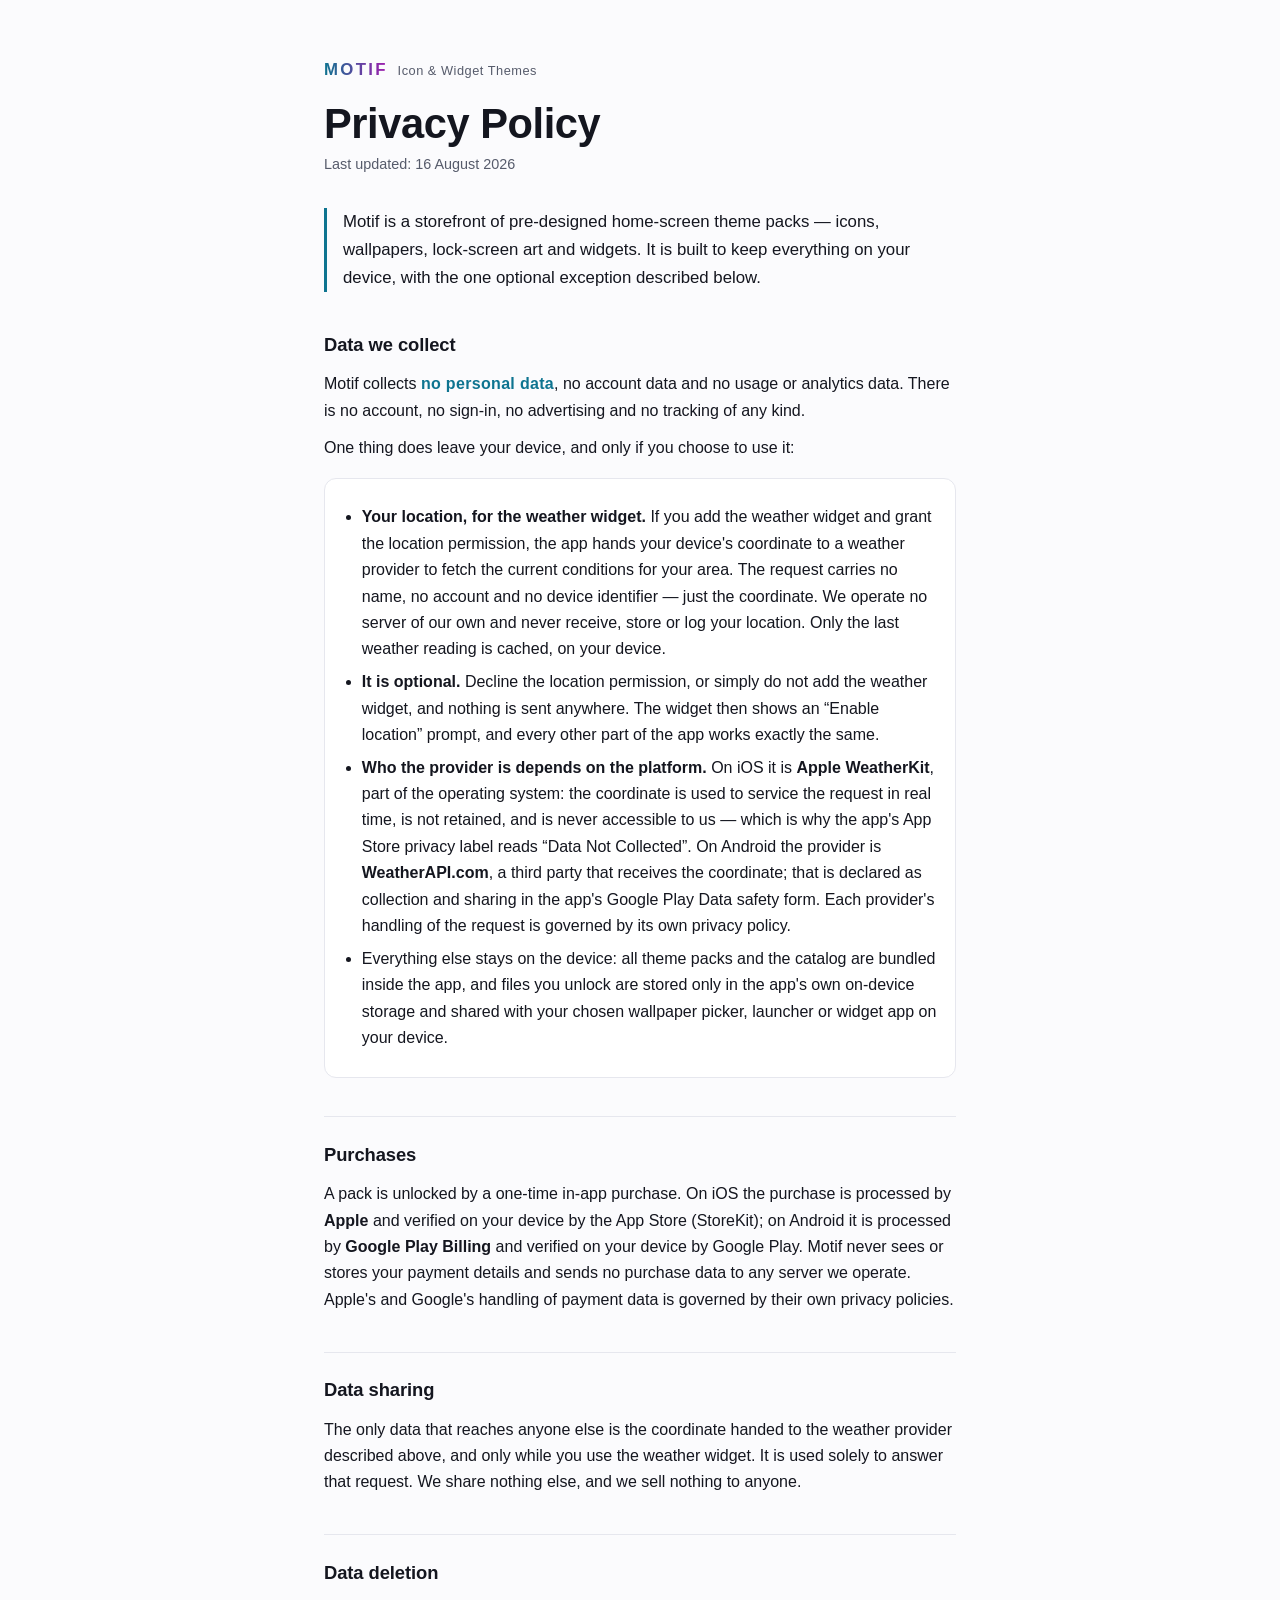
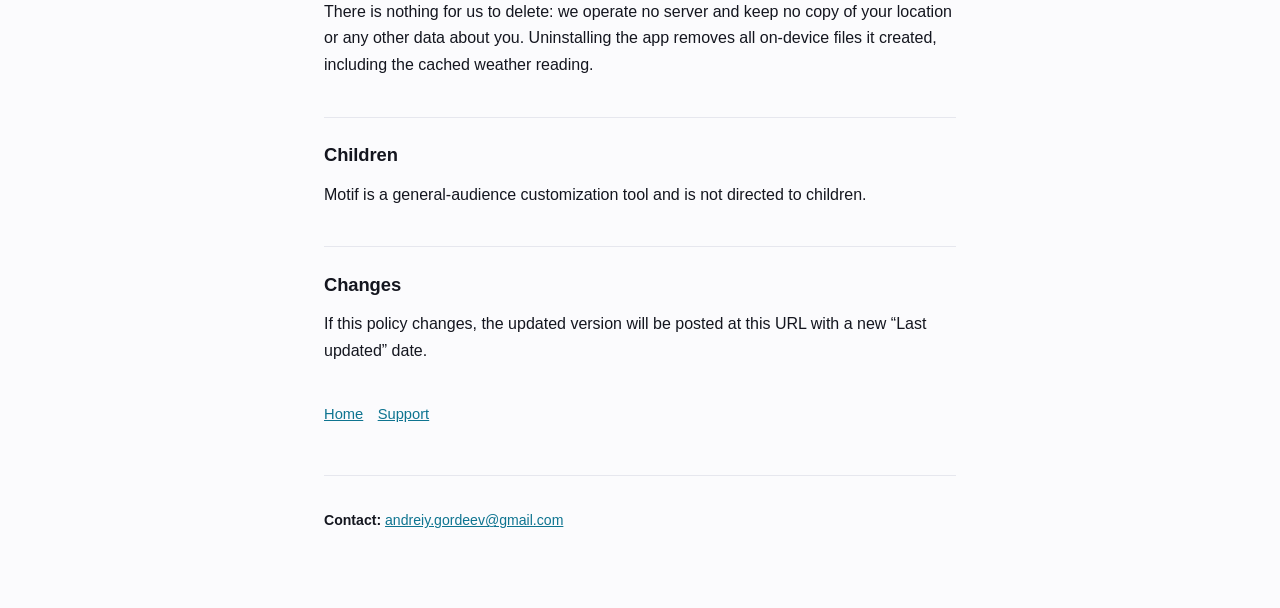
==== privacy/index.html @ cd954186 "Motif site: marketing page, privacy policy, support The three URLs the App Store listing points at. " ====
<!doctype html>
<html lang="en">
<head>
<meta charset="utf-8">
<meta name="viewport" content="width=device-width, initial-scale=1">
<title>Motif — Privacy Policy</title>
<meta name="description" content="Motif collects no personal data. No account, no ads, no analytics, no tracking.">
<link rel="stylesheet" href="../assets/style.css">
</head>
<body>
<div class="wrap">
  <header>
    <a class="brand" href="../">Motif</a>
    <span class="kind">Icon &amp; Widget Themes</span>
  </header>

  <h1>Privacy Policy</h1>
  <p class="updated">Last updated: 16 August 2026</p>

  <p class="lede">
    Motif is a storefront of pre-designed home-screen theme packs — icons,
    wallpapers, lock-screen art and widgets. It is built to keep everything on
    your device, with the one optional exception described below.
  </p>

  <h2>Data we collect</h2>
  <p>
    Motif collects <span class="none">no personal data</span>, no account data and no
    usage or analytics data. There is no account, no sign-in, no advertising and no
    tracking of any kind.
  </p>
  <p>One thing does leave your device, and only if you choose to use it:</p>
  <div class="card">
    <ul>
      <li><strong>Your location, for the weather widget.</strong> If you add the weather widget and grant the location permission, the app hands your device's coordinate to a weather provider to fetch the current conditions for your area. The request carries no name, no account and no device identifier — just the coordinate. We operate no server of our own and never receive, store or log your location. Only the last weather reading is cached, on your device.</li>
      <li><strong>It is optional.</strong> Decline the location permission, or simply do not add the weather widget, and nothing is sent anywhere. The widget then shows an “Enable location” prompt, and every other part of the app works exactly the same.</li>
      <li><strong>Who the provider is depends on the platform.</strong> On iOS it is <strong>Apple WeatherKit</strong>, part of the operating system: the coordinate is used to service the request in real time, is not retained, and is never accessible to us — which is why the app's App Store privacy label reads “Data Not Collected”. On Android the provider is <strong>WeatherAPI.com</strong>, a third party that receives the coordinate; that is declared as collection and sharing in the app's Google Play Data safety form. Each provider's handling of the request is governed by its own privacy policy.</li>
      <li>Everything else stays on the device: all theme packs and the catalog are bundled inside the app, and files you unlock are stored only in the app's own on-device storage and shared with your chosen wallpaper picker, launcher or widget app on your device.</li>
    </ul>
  </div>

  <h2>Purchases</h2>
  <p>
    A pack is unlocked by a one-time in-app purchase. On iOS the purchase is
    processed by <strong>Apple</strong> and verified on your device by the App
    Store (StoreKit); on Android it is processed by <strong>Google Play
    Billing</strong> and verified on your device by Google Play. Motif never sees
    or stores your payment details and sends no purchase data to any server we
    operate. Apple's and Google's handling of payment data is governed by their
    own privacy policies.
  </p>

  <h2>Data sharing</h2>
  <p>
    The only data that reaches anyone else is the coordinate handed to the weather
    provider described above, and only while you use the weather widget. It is used
    solely to answer that request. We share nothing else, and we sell nothing to
    anyone.
  </p>

  <h2>Data deletion</h2>
  <p>
    There is nothing for us to delete: we operate no server and keep no copy of your
    location or any other data about you. Uninstalling the app removes all on-device
    files it created, including the cached weather reading.
  </p>

  <h2>Children</h2>
  <p>Motif is a general-audience customization tool and is not directed to children.</p>

  <h2>Changes</h2>
  <p>
    If this policy changes, the updated version will be posted at this URL with a new
    “Last updated” date.
  </p>

  <nav class="pages">
    <a href="../">Home</a>
    <a href="../support/">Support</a>
  </nav>

  <footer>
    <p><strong>Contact:</strong> <a href="mailto:andreiy.gordeev@gmail.com">andreiy.gordeev@gmail.com</a></p>
  </footer>
</div>
</body>
</html>
---- assets/style.css ----
/* Motif site — one stylesheet for the three pages the App Store listing points at
   (marketing / privacy / support). Lifted from docs/store/privacy-policy.html so the
   hosted pages and the tracked policy read as one thing. */
:root {
  --bg: #fbfbfd;
  --panel: #ffffff;
  --ink: #14161f;
  --muted: #565b6b;
  --line: #e6e7ee;
  --accent: #0e7490;
  --accent-2: #a21caf;
  --maxw: 42rem;
}
@media (prefers-color-scheme: dark) {
  :root {
    --bg: #0a0e18;
    --panel: #10151f;
    --ink: #e9ebf2;
    --muted: #9aa1b4;
    --line: #1f2634;
    --accent: #22d3ee;
    --accent-2: #e879f9;
  }
}
:root[data-theme="light"] {
  --bg: #fbfbfd; --panel: #ffffff; --ink: #14161f; --muted: #565b6b;
  --line: #e6e7ee; --accent: #0e7490; --accent-2: #a21caf;
}
:root[data-theme="dark"] {
  --bg: #0a0e18; --panel: #10151f; --ink: #e9ebf2; --muted: #9aa1b4;
  --line: #1f2634; --accent: #22d3ee; --accent-2: #e879f9;
}

* { box-sizing: border-box; }
body {
  margin: 0;
  background: var(--bg);
  color: var(--ink);
  font: 16px/1.65 -apple-system, BlinkMacSystemFont, "Segoe UI", Roboto, Helvetica, Arial, sans-serif;
  -webkit-font-smoothing: antialiased;
}
.wrap { max-width: var(--maxw); margin: 0 auto; padding: 3.5rem 1.25rem 4rem; }

header { display: flex; align-items: baseline; gap: .6rem; margin-bottom: .25rem; }
.brand {
  font-size: 1.05rem; font-weight: 700; letter-spacing: .14em; text-transform: uppercase;
  background: linear-gradient(90deg, var(--accent), var(--accent-2));
  -webkit-background-clip: text; background-clip: text; color: transparent;
  text-decoration: none;
}
.kind { font-size: .8rem; color: var(--muted); letter-spacing: .04em; }

h1 {
  font-size: clamp(1.9rem, 4.5vw, 2.6rem);
  line-height: 1.1; text-wrap: balance;
  margin: 1.1rem 0 .35rem; letter-spacing: -.01em;
}
.updated { color: var(--muted); font-size: .9rem; margin: 0 0 2rem; }

.lede {
  font-size: 1.05rem; color: var(--ink);
  border-left: 3px solid var(--accent); padding-left: 1rem; margin: 0 0 2.4rem;
}

h2 {
  font-size: 1.15rem; margin: 2.4rem 0 .6rem; letter-spacing: -.005em;
  padding-top: 1.4rem; border-top: 1px solid var(--line);
}
h2:first-of-type { border-top: 0; padding-top: 0; }
h3 { font-size: 1rem; margin: 1.6rem 0 .3rem; }
p { margin: .7rem 0; }
strong { color: var(--ink); }
a { color: var(--accent); }

.none {
  display: inline-block; font-weight: 700; color: var(--accent);
  letter-spacing: .02em;
}
.card {
  background: var(--panel); border: 1px solid var(--line);
  border-radius: 12px; padding: 1rem 1.15rem; margin: 1rem 0;
}
ul { margin: .6rem 0; padding-left: 1.15rem; }
li { margin: .4rem 0; }

nav.pages { margin: 2.4rem 0 0; display: flex; flex-wrap: wrap; gap: .9rem; }
nav.pages a { font-size: .92rem; }

footer {
  margin-top: 3rem; padding-top: 1.4rem; border-top: 1px solid var(--line);
  color: var(--muted); font-size: .88rem;
}
footer a { color: var(--accent); word-break: break-all; }
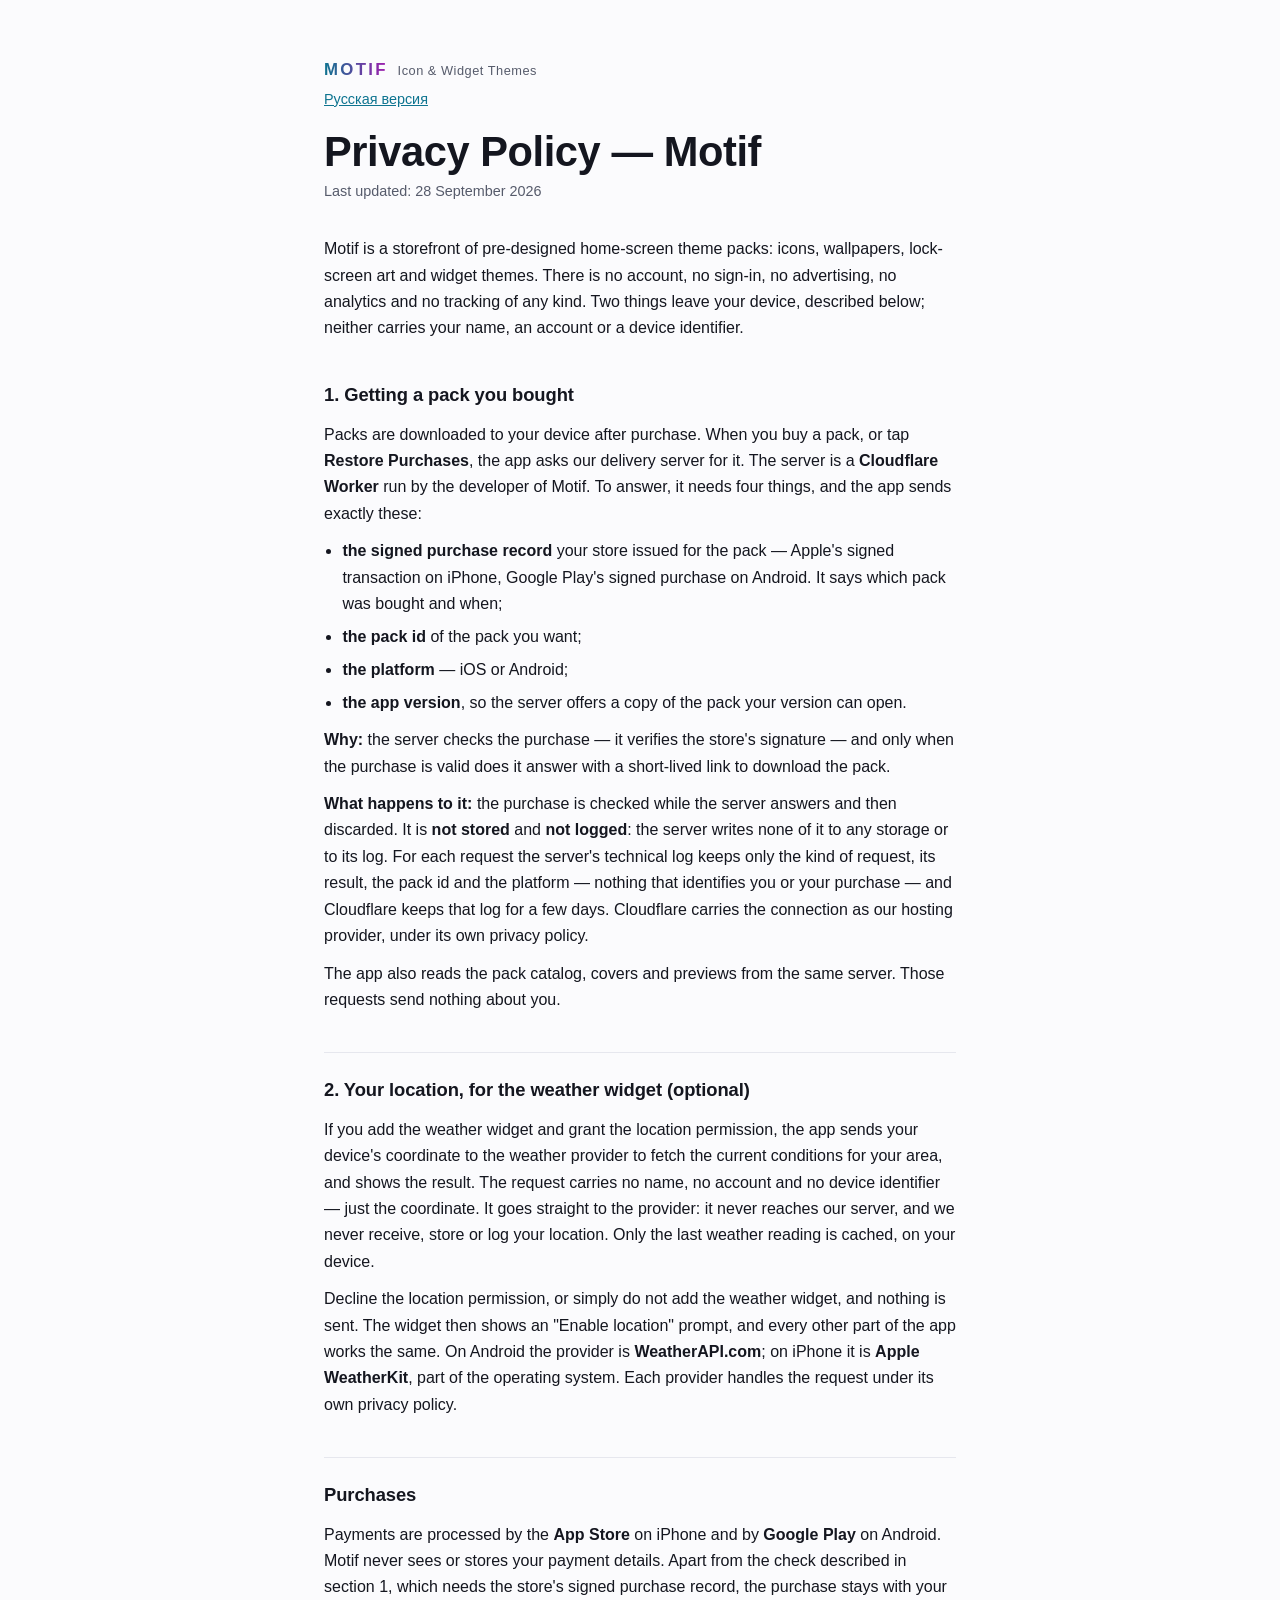
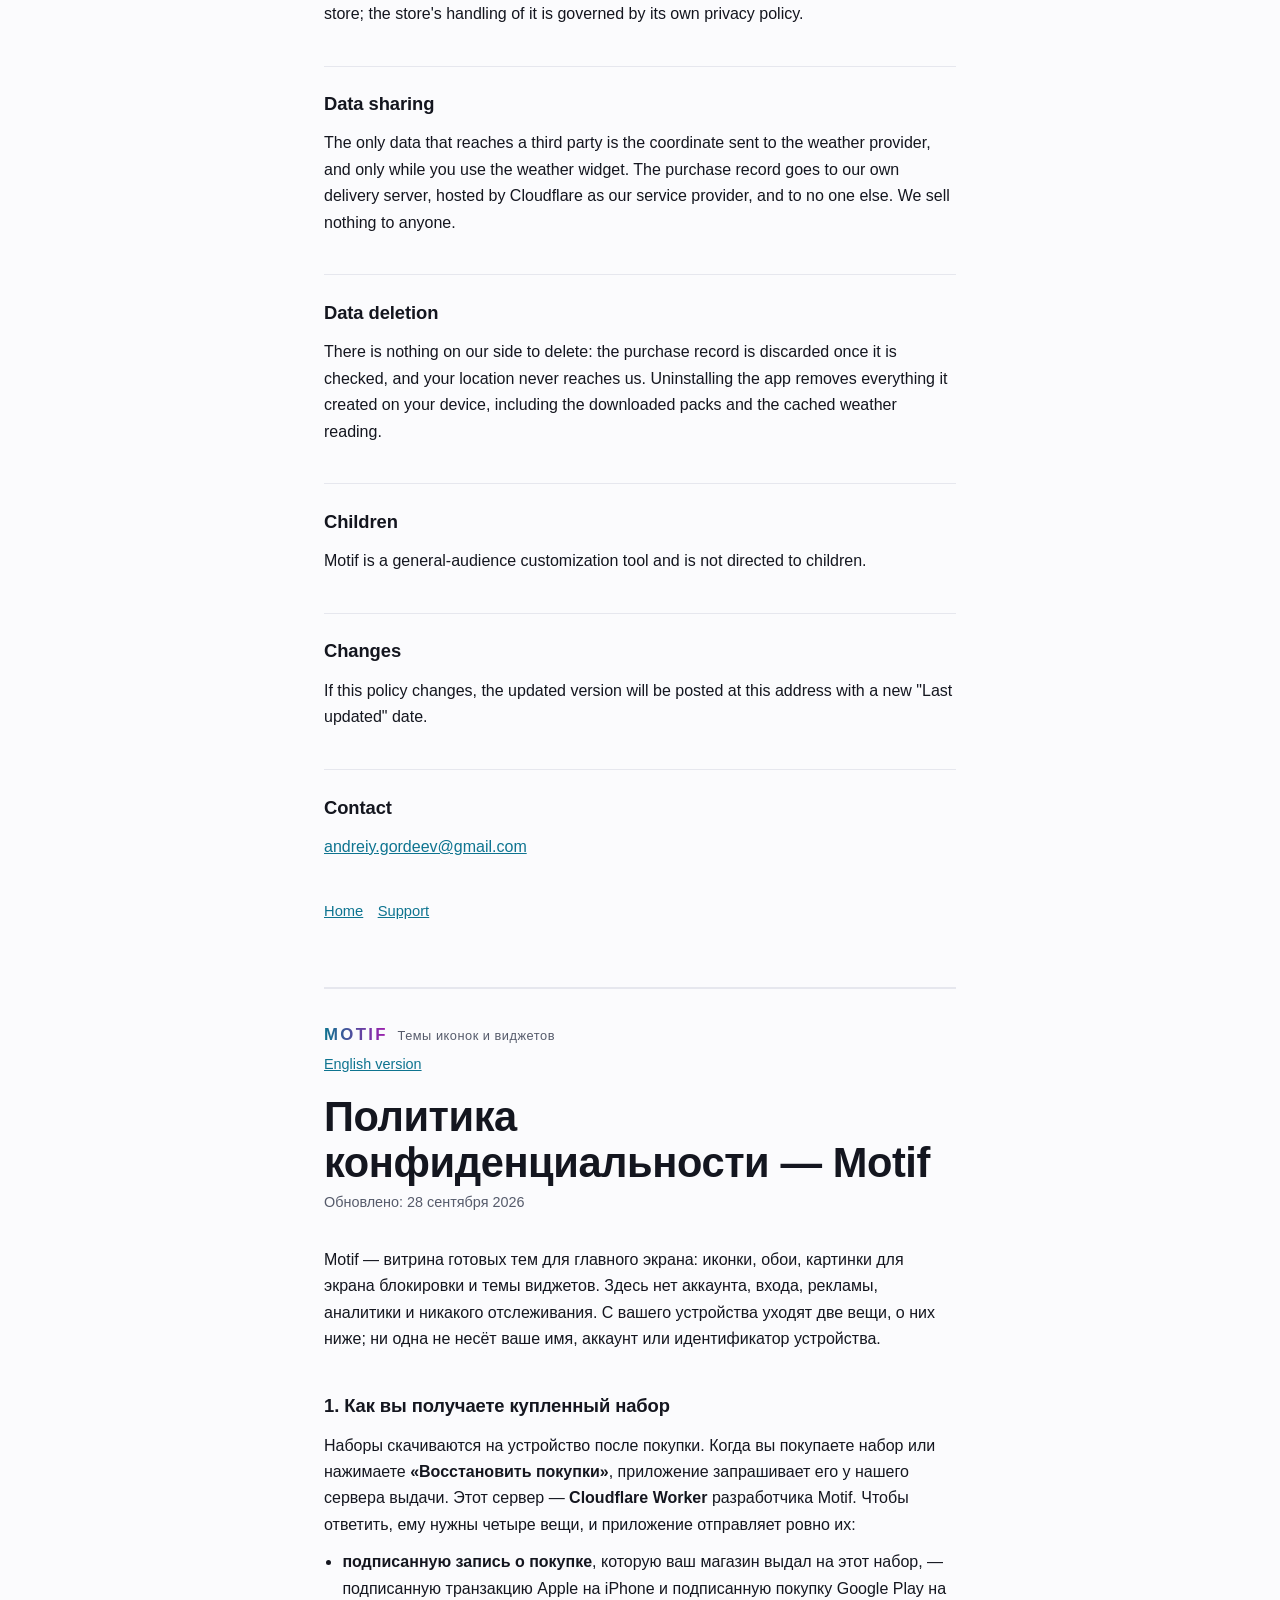
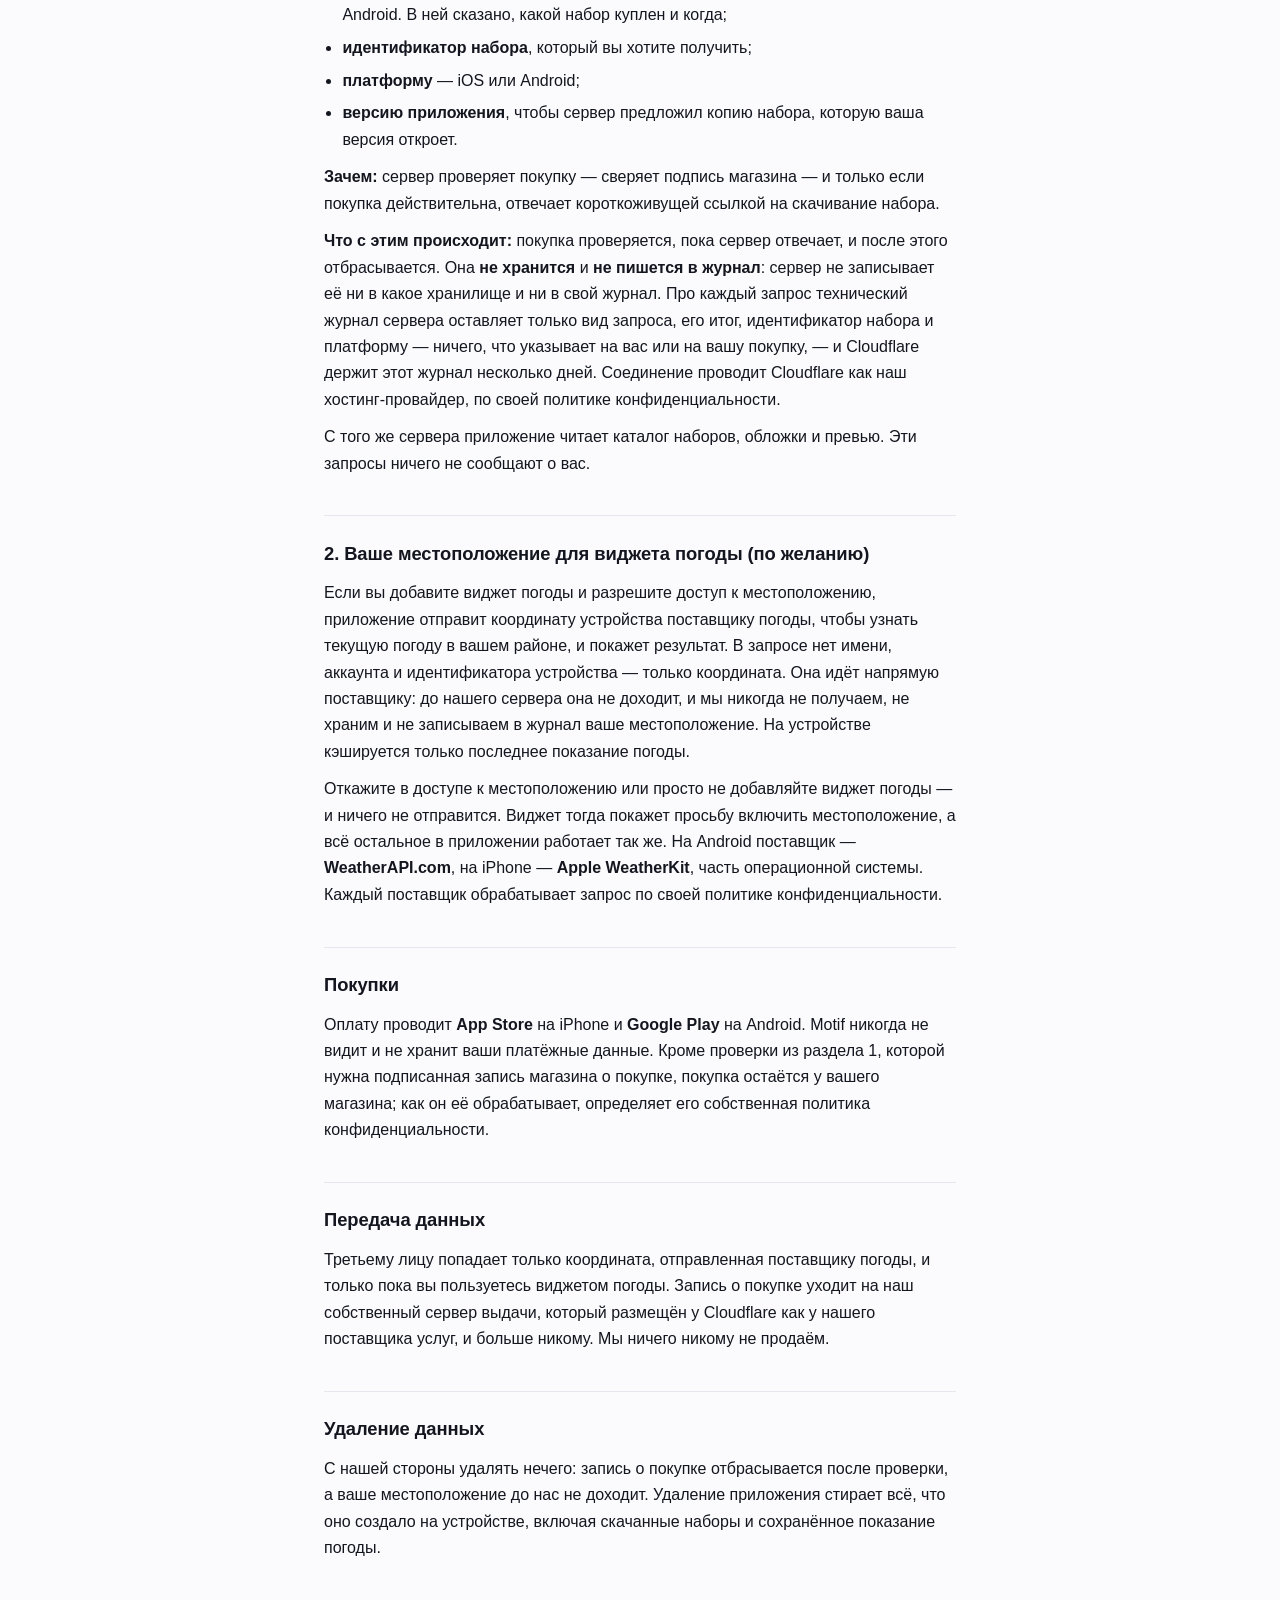
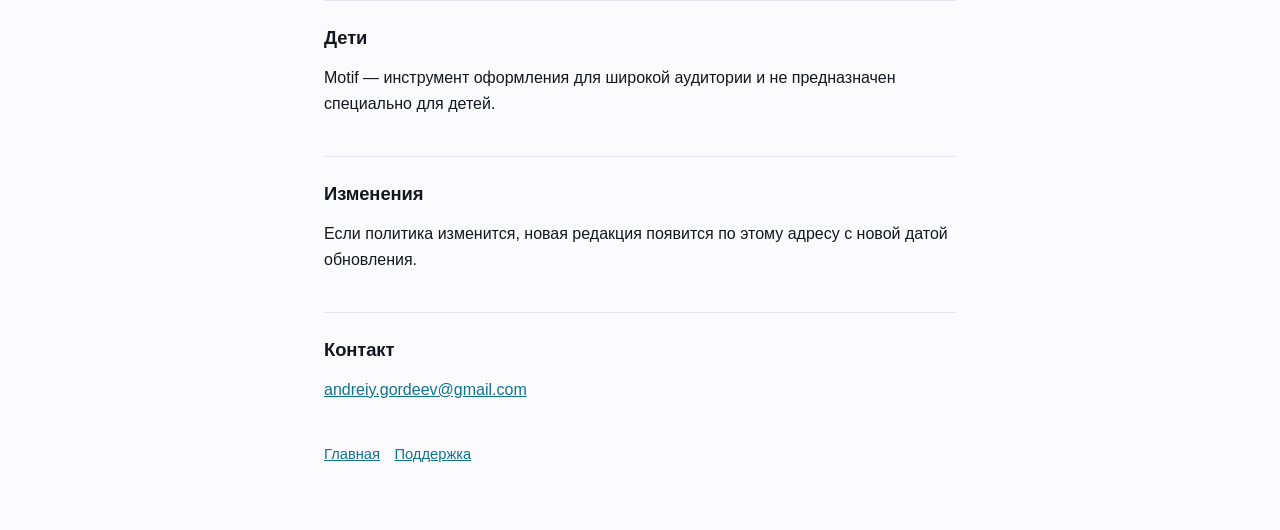
==== commit ebbb9169: "Privacy policy: packs are downloaded after purchase from the developer's delivery server Generated f" ====
--- a/privacy/index.html
+++ b/privacy/index.html
@@ -3,85 +3,92 @@
 <head>
 <meta charset="utf-8">
 <meta name="viewport" content="width=device-width, initial-scale=1">
-<title>Motif — Privacy Policy</title>
-<meta name="description" content="Motif collects no personal data. No account, no ads, no analytics, no tracking.">
+<title>Privacy Policy — Motif</title>
+<!-- Generated from docs/store/privacy-policy.md by python -m mobpipe.distribution.store_compliance.policy_html - do not edit by hand. -->
 <link rel="stylesheet" href="../assets/style.css">
 </head>
 <body>
 <div class="wrap">
+<section lang="en" id="en">
   <header>
     <a class="brand" href="../">Motif</a>
     <span class="kind">Icon &amp; Widget Themes</span>
   </header>
-
-  <h1>Privacy Policy</h1>
-  <p class="updated">Last updated: 16 August 2026</p>
-
-  <p class="lede">
-    Motif is a storefront of pre-designed home-screen theme packs — icons,
-    wallpapers, lock-screen art and widgets. It is built to keep everything on
-    your device, with the one optional exception described below.
-  </p>
-
-  <h2>Data we collect</h2>
-  <p>
-    Motif collects <span class="none">no personal data</span>, no account data and no
-    usage or analytics data. There is no account, no sign-in, no advertising and no
-    tracking of any kind.
-  </p>
-  <p>One thing does leave your device, and only if you choose to use it:</p>
-  <div class="card">
-    <ul>
-      <li><strong>Your location, for the weather widget.</strong> If you add the weather widget and grant the location permission, the app hands your device's coordinate to a weather provider to fetch the current conditions for your area. The request carries no name, no account and no device identifier — just the coordinate. We operate no server of our own and never receive, store or log your location. Only the last weather reading is cached, on your device.</li>
-      <li><strong>It is optional.</strong> Decline the location permission, or simply do not add the weather widget, and nothing is sent anywhere. The widget then shows an “Enable location” prompt, and every other part of the app works exactly the same.</li>
-      <li><strong>Who the provider is depends on the platform.</strong> On iOS it is <strong>Apple WeatherKit</strong>, part of the operating system: the coordinate is used to service the request in real time, is not retained, and is never accessible to us — which is why the app's App Store privacy label reads “Data Not Collected”. On Android the provider is <strong>WeatherAPI.com</strong>, a third party that receives the coordinate; that is declared as collection and sharing in the app's Google Play Data safety form. Each provider's handling of the request is governed by its own privacy policy.</li>
-      <li>Everything else stays on the device: all theme packs and the catalog are bundled inside the app, and files you unlock are stored only in the app's own on-device storage and shared with your chosen wallpaper picker, launcher or widget app on your device.</li>
-    </ul>
-  </div>
-
+  <nav class="langs"><a href="#ru">Русская версия</a></nav>
+  <h1>Privacy Policy — Motif</h1>
+  <p class="updated">Last updated: 28 September 2026</p>
+  <p>Motif is a storefront of pre-designed home-screen theme packs: icons, wallpapers, lock-screen art and widget themes. There is no account, no sign-in, no advertising, no analytics and no tracking of any kind. Two things leave your device, described below; neither carries your name, an account or a device identifier.</p>
+  <h2>1. Getting a pack you bought</h2>
+  <p>Packs are downloaded to your device after purchase. When you buy a pack, or tap <strong>Restore Purchases</strong>, the app asks our delivery server for it. The server is a <strong>Cloudflare Worker</strong> run by the developer of Motif. To answer, it needs four things, and the app sends exactly these:</p>
+  <ul>
+    <li><strong>the signed purchase record</strong> your store issued for the pack — Apple's signed transaction on iPhone, Google Play's signed purchase on Android. It says which pack was bought and when;</li>
+    <li><strong>the pack id</strong> of the pack you want;</li>
+    <li><strong>the platform</strong> — iOS or Android;</li>
+    <li><strong>the app version</strong>, so the server offers a copy of the pack your version can open.</li>
+  </ul>
+  <p><strong>Why:</strong> the server checks the purchase — it verifies the store's signature — and only when the purchase is valid does it answer with a short-lived link to download the pack.</p>
+  <p><strong>What happens to it:</strong> the purchase is checked while the server answers and then discarded. It is <strong>not stored</strong> and <strong>not logged</strong>: the server writes none of it to any storage or to its log. For each request the server's technical log keeps only the kind of request, its result, the pack id and the platform — nothing that identifies you or your purchase — and Cloudflare keeps that log for a few days. Cloudflare carries the connection as our hosting provider, under its own privacy policy.</p>
+  <p>The app also reads the pack catalog, covers and previews from the same server. Those requests send nothing about you.</p>
+  <h2>2. Your location, for the weather widget (optional)</h2>
+  <p>If you add the weather widget and grant the location permission, the app sends your device's coordinate to the weather provider to fetch the current conditions for your area, and shows the result. The request carries no name, no account and no device identifier — just the coordinate. It goes straight to the provider: it never reaches our server, and we never receive, store or log your location. Only the last weather reading is cached, on your device.</p>
+  <p>Decline the location permission, or simply do not add the weather widget, and nothing is sent. The widget then shows an "Enable location" prompt, and every other part of the app works the same. On Android the provider is <strong>WeatherAPI.com</strong>; on iPhone it is <strong>Apple WeatherKit</strong>, part of the operating system. Each provider handles the request under its own privacy policy.</p>
   <h2>Purchases</h2>
-  <p>
-    A pack is unlocked by a one-time in-app purchase. On iOS the purchase is
-    processed by <strong>Apple</strong> and verified on your device by the App
-    Store (StoreKit); on Android it is processed by <strong>Google Play
-    Billing</strong> and verified on your device by Google Play. Motif never sees
-    or stores your payment details and sends no purchase data to any server we
-    operate. Apple's and Google's handling of payment data is governed by their
-    own privacy policies.
-  </p>
-
+  <p>Payments are processed by the <strong>App Store</strong> on iPhone and by <strong>Google Play</strong> on Android. Motif never sees or stores your payment details. Apart from the check described in section 1, which needs the store's signed purchase record, the purchase stays with your store; the store's handling of it is governed by its own privacy policy.</p>
   <h2>Data sharing</h2>
-  <p>
-    The only data that reaches anyone else is the coordinate handed to the weather
-    provider described above, and only while you use the weather widget. It is used
-    solely to answer that request. We share nothing else, and we sell nothing to
-    anyone.
-  </p>
-
+  <p>The only data that reaches a third party is the coordinate sent to the weather provider, and only while you use the weather widget. The purchase record goes to our own delivery server, hosted by Cloudflare as our service provider, and to no one else. We sell nothing to anyone.</p>
   <h2>Data deletion</h2>
-  <p>
-    There is nothing for us to delete: we operate no server and keep no copy of your
-    location or any other data about you. Uninstalling the app removes all on-device
-    files it created, including the cached weather reading.
-  </p>
-
+  <p>There is nothing on our side to delete: the purchase record is discarded once it is checked, and your location never reaches us. Uninstalling the app removes everything it created on your device, including the downloaded packs and the cached weather reading.</p>
   <h2>Children</h2>
   <p>Motif is a general-audience customization tool and is not directed to children.</p>
-
   <h2>Changes</h2>
-  <p>
-    If this policy changes, the updated version will be posted at this URL with a new
-    “Last updated” date.
-  </p>
-
+  <p>If this policy changes, the updated version will be posted at this address with a new "Last updated" date.</p>
+  <h2>Contact</h2>
+  <p><a href="mailto:andreiy.gordeev@gmail.com">andreiy.gordeev@gmail.com</a></p>
   <nav class="pages">
     <a href="../">Home</a>
     <a href="../support/">Support</a>
   </nav>
-
-  <footer>
-    <p><strong>Contact:</strong> <a href="mailto:andreiy.gordeev@gmail.com">andreiy.gordeev@gmail.com</a></p>
-  </footer>
+</section>
+<section lang="ru" id="ru">
+  <header>
+    <a class="brand" href="../">Motif</a>
+    <span class="kind">Темы иконок и виджетов</span>
+  </header>
+  <nav class="langs"><a href="#en">English version</a></nav>
+  <h1>Политика конфиденциальности — Motif</h1>
+  <p class="updated">Обновлено: 28 сентября 2026</p>
+  <p>Motif — витрина готовых тем для главного экрана: иконки, обои, картинки для экрана блокировки и темы виджетов. Здесь нет аккаунта, входа, рекламы, аналитики и никакого отслеживания. С вашего устройства уходят две вещи, о них ниже; ни одна не несёт ваше имя, аккаунт или идентификатор устройства.</p>
+  <h2>1. Как вы получаете купленный набор</h2>
+  <p>Наборы скачиваются на устройство после покупки. Когда вы покупаете набор или нажимаете <strong>«Восстановить покупки»</strong>, приложение запрашивает его у нашего сервера выдачи. Этот сервер — <strong>Cloudflare Worker</strong> разработчика Motif. Чтобы ответить, ему нужны четыре вещи, и приложение отправляет ровно их:</p>
+  <ul>
+    <li><strong>подписанную запись о покупке</strong>, которую ваш магазин выдал на этот набор, — подписанную транзакцию Apple на iPhone и подписанную покупку Google Play на Android. В ней сказано, какой набор куплен и когда;</li>
+    <li><strong>идентификатор набора</strong>, который вы хотите получить;</li>
+    <li><strong>платформу</strong> — iOS или Android;</li>
+    <li><strong>версию приложения</strong>, чтобы сервер предложил копию набора, которую ваша версия откроет.</li>
+  </ul>
+  <p><strong>Зачем:</strong> сервер проверяет покупку — сверяет подпись магазина — и только если покупка действительна, отвечает короткоживущей ссылкой на скачивание набора.</p>
+  <p><strong>Что с этим происходит:</strong> покупка проверяется, пока сервер отвечает, и после этого отбрасывается. Она <strong>не хранится</strong> и <strong>не пишется в журнал</strong>: сервер не записывает её ни в какое хранилище и ни в свой журнал. Про каждый запрос технический журнал сервера оставляет только вид запроса, его итог, идентификатор набора и платформу — ничего, что указывает на вас или на вашу покупку, — и Cloudflare держит этот журнал несколько дней. Соединение проводит Cloudflare как наш хостинг-провайдер, по своей политике конфиденциальности.</p>
+  <p>С того же сервера приложение читает каталог наборов, обложки и превью. Эти запросы ничего не сообщают о вас.</p>
+  <h2>2. Ваше местоположение для виджета погоды (по желанию)</h2>
+  <p>Если вы добавите виджет погоды и разрешите доступ к местоположению, приложение отправит координату устройства поставщику погоды, чтобы узнать текущую погоду в вашем районе, и покажет результат. В запросе нет имени, аккаунта и идентификатора устройства — только координата. Она идёт напрямую поставщику: до нашего сервера она не доходит, и мы никогда не получаем, не храним и не записываем в журнал ваше местоположение. На устройстве кэшируется только последнее показание погоды.</p>
+  <p>Откажите в доступе к местоположению или просто не добавляйте виджет погоды — и ничего не отправится. Виджет тогда покажет просьбу включить местоположение, а всё остальное в приложении работает так же. На Android поставщик — <strong>WeatherAPI.com</strong>, на iPhone — <strong>Apple WeatherKit</strong>, часть операционной системы. Каждый поставщик обрабатывает запрос по своей политике конфиденциальности.</p>
+  <h2>Покупки</h2>
+  <p>Оплату проводит <strong>App Store</strong> на iPhone и <strong>Google Play</strong> на Android. Motif никогда не видит и не хранит ваши платёжные данные. Кроме проверки из раздела 1, которой нужна подписанная запись магазина о покупке, покупка остаётся у вашего магазина; как он её обрабатывает, определяет его собственная политика конфиденциальности.</p>
+  <h2>Передача данных</h2>
+  <p>Третьему лицу попадает только координата, отправленная поставщику погоды, и только пока вы пользуетесь виджетом погоды. Запись о покупке уходит на наш собственный сервер выдачи, который размещён у Cloudflare как у нашего поставщика услуг, и больше никому. Мы ничего никому не продаём.</p>
+  <h2>Удаление данных</h2>
+  <p>С нашей стороны удалять нечего: запись о покупке отбрасывается после проверки, а ваше местоположение до нас не доходит. Удаление приложения стирает всё, что оно создало на устройстве, включая скачанные наборы и сохранённое показание погоды.</p>
+  <h2>Дети</h2>
+  <p>Motif — инструмент оформления для широкой аудитории и не предназначен специально для детей.</p>
+  <h2>Изменения</h2>
+  <p>Если политика изменится, новая редакция появится по этому адресу с новой датой обновления.</p>
+  <h2>Контакт</h2>
+  <p><a href="mailto:andreiy.gordeev@gmail.com">andreiy.gordeev@gmail.com</a></p>
+  <nav class="pages">
+    <a href="../">Главная</a>
+    <a href="../support/">Поддержка</a>
+  </nav>
+</section>
 </div>
 </body>
 </html>
--- a/assets/style.css
+++ b/assets/style.css
@@ -1,6 +1,6 @@
-/* Motif site — one stylesheet for the three pages the App Store listing points at
-   (marketing / privacy / support). Lifted from docs/store/privacy-policy.html so the
-   hosted pages and the tracked policy read as one thing. */
+/* Motif site — one stylesheet for the three pages the store listings point at
+   (marketing / privacy / support). privacy/index.html is generated from
+   docs/store/privacy-policy.md and links this file; keep its selectors here. */
 :root {
   --bg: #fbfbfd;
   --panel: #ffffff;
@@ -91,3 +91,7 @@
   color: var(--muted); font-size: .88rem;
 }
 footer a { color: var(--accent); word-break: break-all; }
+
+/* The privacy policy: one page, an English and a Russian section. */
+section + section { margin-top: 4rem; padding-top: 2rem; border-top: 2px solid var(--line); }
+nav.langs { font-size: .9rem; color: var(--muted); margin: .25rem 0 0; }
